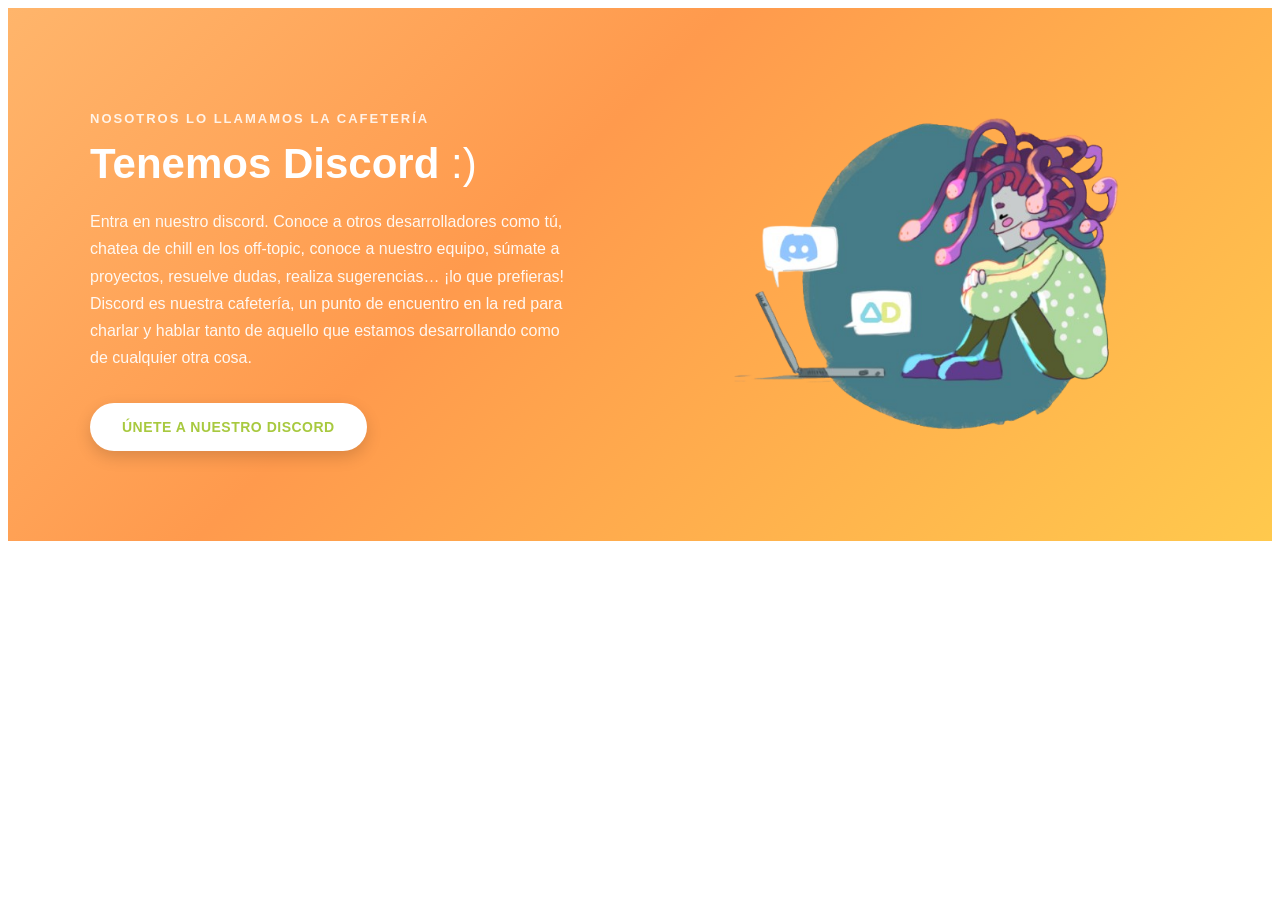
==== Discord/index.html @ 0915bdc5 "index 3" ====
<!DOCTYPE html>
<html lang="en">
<head>
    <meta charset="UTF-8">
    <meta name="viewport" content="width=device-width, initial-scale=1.0">
    <title>Document</title>
</head>
<body>
    <!-- ============================================= -->
<!-- SECCIÓN: TENEMOS DISCORD                        -->
<!-- Pega este bloque dentro del <body> de tu página -->
<!-- ============================================= -->

<section class="discord-section">
  <div class="discord-container">

    <!-- Columna de texto -->
    <div class="discord-text">
      <p class="discord-eyebrow">NOSOTROS LO LLAMAMOS LA CAFETERÍA</p>
      <h2 class="discord-title">Tenemos Discord <span class="wink">:)</span></h2>
      <p class="discord-description">
        Entra en nuestro discord. Conoce a otros desarrolladores como tú,
        chatea de chill en los off-topic, conoce a nuestro equipo, súmate a
        proyectos, resuelve dudas, realiza sugerencias… ¡lo que prefieras!
        Discord es nuestra cafetería, un punto de encuentro en la red para
        charlar y hablar tanto de aquello que estamos desarrollando como de
        cualquier otra cosa.
      </p>
      <a href="https://discord.com" class="discord-btn" target="_blank" rel="noopener">
        ÚNETE A NUESTRO DISCORD
      </a>
    </div>

    <!-- Columna de ilustración -->
    <div class="discord-illustration">
      <img src="../assets/img/discord-illustration.png" alt="Ilustración de bienvenida a Discord" class="illustration-img">
    </div>

  </div>
</section>

<style>
  .discord-section {
    background: linear-gradient(135deg, #ffb56b 0%, #ff9a4d 40%, #ffc94d 100%);
    padding: 90px 40px;
    font-family: 'Segoe UI', Arial, sans-serif;
    overflow: hidden;
  }

  .discord-container {
    max-width: 1100px;
    margin: 0 auto;
    display: flex;
    align-items: center;
    justify-content: space-between;
    gap: 60px;
    flex-wrap: wrap;
  }

  .discord-text {
    flex: 1 1 420px;
    color: #fff;
  }

  .discord-eyebrow {
    font-size: 13px;
    letter-spacing: 2px;
    font-weight: 600;
    color: rgba(255,255,255,0.85);
    margin-bottom: 14px;
    text-transform: uppercase;
  }

  .discord-title {
    font-size: 42px;
    font-weight: 800;
    margin: 0 0 20px 0;
    line-height: 1.15;
  }

  .discord-title .wink {
    font-weight: 400;
  }

  .discord-description {
    font-size: 16px;
    line-height: 1.7;
    color: rgba(255,255,255,0.92);
    max-width: 480px;
    margin-bottom: 32px;
  }

  .discord-btn {
    display: inline-block;
    background: #ffffff;
    color: #a8c93f;
    font-weight: 700;
    font-size: 14px;
    letter-spacing: 0.5px;
    padding: 16px 32px;
    border-radius: 30px;
    text-decoration: none;
    transition: transform 0.2s ease, box-shadow 0.2s ease;
    box-shadow: 0 6px 16px rgba(0,0,0,0.15);
  }

  .discord-btn:hover {
    transform: translateY(-2px);
    box-shadow: 0 10px 22px rgba(0,0,0,0.2);
  }

  .discord-illustration {
    flex: 1 1 320px;
    display: flex;
    justify-content: center;
  }

  .illustration-img {
    width: 100%;
    max-width: 480px;
    height: auto;
    display: block;
  }

  @media (max-width: 768px) {
    .discord-section {
      padding: 60px 24px;
      text-align: center;
    }
    .discord-container {
      flex-direction: column-reverse;
    }
    .discord-description {
      margin-left: auto;
      margin-right: auto;
    }
    .discord-title {
      font-size: 32px;
    }
  }
</style>
</body>
</html>
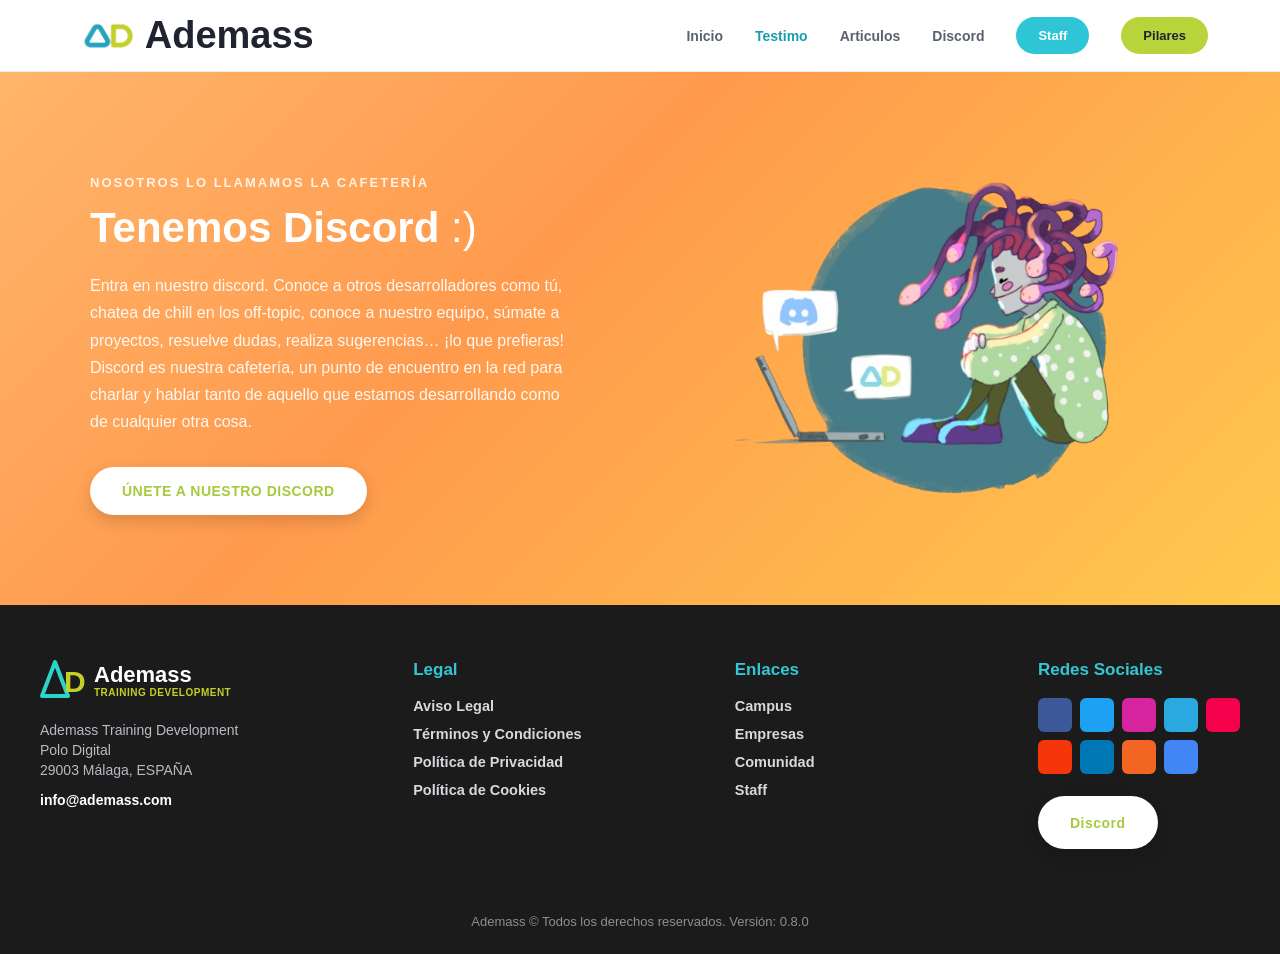
==== commit 541ffe27: "Corregidas las rutas para GitHub Pages" ====
--- a/Discord/index.html
+++ b/Discord/index.html
@@ -4,7 +4,26 @@
     <meta charset="UTF-8">
     <meta name="viewport" content="width=device-width, initial-scale=1.0">
     <title>Document</title>
+    <link rel="stylesheet" href="style.css">
 </head>
+
+<header>
+    <div class="nav-inner">
+      <a href="#" class="logo">
+        <img src="/img/logo.png" class="logoa" alt="Ademass" style="height:42px;width:auto;">
+        Ademass
+      </a>
+      <nav class="nav-links">
+        <a href="index.html">Inicio</a>
+        <a href="Testimonios/testimonios.html" class="active">Testimo</a>
+        <a href="Articulos/articulos.html">Articulos</a>
+        <a href="Discord/index.html">Discord</a>
+        <a href="Staff/Staff.html" class="btn btn-teal">Staff</a>
+        <a href="Pilares/Pilares.html" class="btn btn-lime">Pilares</a>
+      </nav>
+    </div>
+  </header>
+
 <body>
     <!-- ============================================= -->
 <!-- SECCIÓN: TENEMOS DISCORD                        -->
@@ -39,6 +58,69 @@
   </div>
 </section>
 
+<footer class="site-footer">
+    <div class="footer-inner">
+
+      <div class="footer-col footer-brand">
+        <div class="logo-mark">
+          <svg width="46" height="40" viewBox="0 0 46 40" xmlns="http://www.w3.org/2000/svg">
+            <polygon points="15,2 28,36 2,36" fill="none" stroke="#2bd4c8" stroke-width="4" stroke-linejoin="round" />
+            <text x="24" y="32" font-family="Arial, sans-serif" font-size="30" font-weight="800" fill="#c3d024">D</text>
+          </svg>
+          <div class="logo-text">
+            <span class="logo-name">Ademass</span>
+            <span class="logo-tagline">Training Development</span>
+          </div>
+        </div>
+
+        <p class="address-line">Ademass Training Development</p>
+        <p class="address-line">Polo Digital</p>
+        <p class="address-line">29003 Málaga, ESPAÑA</p>
+        <p class="email-line">info@ademass.com</p>
+      </div>
+
+      <div class="footer-col">
+        <h4 class="footer-heading">Legal</h4>
+        <a class="footer-link" href="#">Aviso Legal</a>
+        <a class="footer-link" href="#">Términos y Condiciones</a>
+        <a class="footer-link" href="#">Política de Privacidad</a>
+        <a class="footer-link" href="#">Política de Cookies</a>
+      </div>
+
+      <div class="footer-col">
+        <h4 class="footer-heading">Enlaces</h4>
+        <a class="footer-link" href="#">Campus</a>
+        <a class="footer-link" href="#">Empresas</a>
+        <a class="footer-link" href="#">Comunidad</a>
+        <a class="footer-link" href="#">Staff</a>
+      </div>
+
+      <div class="footer-col">
+        <h4 class="footer-heading">Redes Sociales</h4>
+        <div class="social-grid">
+          <a class="social-icon fb" href="#" aria-label="Facebook"><i class="fa-brands fa-facebook-f"></i></a>
+          <a class="social-icon tw" href="#" aria-label="Twitter"><i class="fa-brands fa-twitter"></i></a>
+          <a class="social-icon ig" href="#" aria-label="Instagram"><i class="fa-brands fa-instagram"></i></a>
+          <a class="social-icon tg" href="#" aria-label="Telegram"><i class="fa-brands fa-telegram"></i></a>
+          <a class="social-icon tk" href="#" aria-label="TikTok"><i class="fa-brands fa-tiktok"></i></a>
+          <a class="social-icon yt" href="#" aria-label="YouTube"><i class="fa-brands fa-youtube"></i></a>
+          <a class="social-icon li" href="#" aria-label="LinkedIn"><i class="fa-brands fa-linkedin-in"></i></a>
+          <a class="social-icon rss" href="#" aria-label="RSS"><i class="fa-solid fa-rss"></i></a>
+          <a class="social-icon gg" href="#" aria-label="Google"><i class="fa-brands fa-google"></i></a>
+        </div>
+
+        <a class="discord-btn" href="#">
+          <i class="fa-brands fa-discord"></i> Discord
+        </a>
+      </div>
+
+    </div>
+
+    <div class="footer-bottom">
+      Ademass © Todos los derechos reservados. Versión: 0.8.0
+    </div>
+  </footer>
+
 <style>
   .discord-section {
     background: linear-gradient(135deg, #ffb56b 0%, #ff9a4d 40%, #ffc94d 100%);
--- a/Discord/style.css
+++ b/Discord/style.css
@@ -0,0 +1,299 @@
+* {
+  box-sizing: border-box;
+}
+
+:root {
+  --teal: #2ec6d6;
+  --teal-dark: #1a9db0;
+  --lime: #b9d43a;
+  --lime-dark: #9cba1f;
+  --ink: #1f2430;
+  --ink-soft: #5a6270;
+  --paper: #ffffff;
+  --line: #e7edec;
+}
+
+* {
+  box-sizing: border-box;
+}
+
+body {
+  margin: 0;
+  font-family: 'Segoe UI', Arial, sans-serif;
+  color: var(--ink);
+  background: var(--paper);
+}
+
+img {
+  max-width: 100%;
+  display: block;
+}
+
+a {
+  text-decoration: none;
+  color: inherit;
+}
+
+/* ---------- HEADER ---------- */
+
+header {
+  border-bottom: 1px solid var(--line);
+  background: #fff;
+}
+
+.nav-inner {
+  max-width: 1200px;
+  margin: 0 auto;
+  display: flex;
+  align-items: center;
+  justify-content: space-between;
+  padding: 14px 32px;
+}
+
+.logoa {
+  height: 60px;
+  width: auto;
+}
+
+.logo {
+  display: flex;
+  align-items: center;
+  gap: 10px;
+  font-weight: 700;
+  font-size: 38px;
+}
+
+.nav-links {
+  display: flex;
+  align-items: center;
+  gap: 32px;
+  font-weight: 600;
+  font-size: 14px;
+  color: var(--ink-soft);
+}
+
+.nav-links a.active {
+  color: var(--teal-dark);
+}
+
+.nav-cta {
+  display: flex;
+  align-items: center;
+  gap: 12px;
+}
+
+.btn {
+  display: inline-flex;
+  align-items: center;
+  justify-content: center;
+  padding: 9px 20px;
+  border-radius: 999px;
+  font-weight: 700;
+  font-size: 13px;
+  border: 2px solid transparent;
+  cursor: pointer;
+  white-space: nowrap;
+}
+
+.btn-teal {
+  background: var(--teal);
+  color: #fff;
+}
+
+.btn-lime {
+  background: var(--lime);
+  color: var(--ink);
+}
+
+.btn-outline {
+  background: transparent;
+  border-color: var(--teal);
+  color: var(--teal-dark);
+}
+
+@media (max-width: 900px) {
+  .nav-links {
+    display: none;
+  }
+}
+
+/* ---------- FOOTER ---------- */
+
+.page-content {
+  flex: 1 0 auto;
+}
+
+.site-footer {
+  flex-shrink: 0;
+  background-color: #1b1b1b;
+  padding: 55px 40px 25px;
+}
+
+.footer-inner {
+  display: flex;
+  flex-wrap: wrap;
+  justify-content: space-between;
+  gap: 40px;
+  max-width: 1200px;
+  margin: 0 auto;
+}
+
+.footer-col {
+  display: flex;
+  flex-direction: column;
+  min-width: 150px;
+}
+
+.footer-brand {
+  min-width: 220px;
+}
+
+.logo-mark {
+  display: flex;
+  align-items: center;
+  gap: 8px;
+  margin-bottom: 22px;
+}
+
+.logo-text {
+  display: flex;
+  flex-direction: column;
+  line-height: 1.1;
+}
+
+.logo-name {
+  color: #ffffff;
+  font-size: 22px;
+  font-weight: 800;
+}
+
+.logo-tagline {
+  color: #c3d024;
+  font-size: 10px;
+  font-weight: 700;
+  letter-spacing: 0.5px;
+  text-transform: uppercase;
+}
+
+.address-line {
+  color: #b7bcc4;
+  font-size: 14px;
+  margin: 0 0 4px;
+}
+
+.email-line {
+  color: #ffffff;
+  font-size: 14px;
+  font-weight: 700;
+  margin: 10px 0 0;
+}
+
+.footer-heading {
+  color: #34c6d6;
+  font-size: 17px;
+  font-weight: 700;
+  margin: 0 0 18px;
+}
+
+.footer-link {
+  color: #d6d9dd;
+  font-size: 14.5px;
+  font-weight: 600;
+  text-decoration: none;
+  margin-bottom: 12px;
+}
+
+.footer-link:hover {
+  color: #ffffff;
+}
+
+.social-grid {
+  display: grid;
+  grid-template-columns: repeat(5, 34px);
+  gap: 8px;
+  margin-bottom: 22px;
+}
+
+.social-icon {
+  width: 34px;
+  height: 34px;
+  border-radius: 6px;
+  display: flex;
+  align-items: center;
+  justify-content: center;
+  color: #ffffff;
+  font-size: 15px;
+  text-decoration: none;
+}
+
+.social-icon.fb {
+  background-color: #3b5998;
+}
+
+.social-icon.tw {
+  background-color: #1da1f2;
+}
+
+.social-icon.ig {
+  background-color: #d6249f;
+}
+
+.social-icon.tg {
+  background-color: #29a9e0;
+}
+
+.social-icon.tk {
+  background-color: #f5004a;
+}
+
+.social-icon.yt {
+  background-color: #f5350a;
+}
+
+.social-icon.li {
+  background-color: #0077b5;
+}
+
+.social-icon.rss {
+  background-color: #f26522;
+}
+
+.social-icon.gg {
+  background-color: #4285f4;
+}
+
+.discord-btn {
+  display: inline-flex;
+  align-items: center;
+  gap: 10px;
+  background-color: #7b2ff7;
+  color: #ffffff;
+  font-size: 15px;
+  font-weight: 700;
+  text-decoration: none;
+  padding: 12px 24px;
+  border-radius: 6px;
+  width: fit-content;
+}
+
+.discord-btn i {
+  font-size: 18px;
+}
+
+.discord-btn:hover {
+  background-color: #6a1fe0;
+}
+
+.footer-bottom {
+  text-align: center;
+  color: #8b8f96;
+  font-size: 13px;
+  margin-top: 45px;
+  padding-top: 20px;
+}
+
+@media (max-width: 768px) {
+  .footer-inner {
+    flex-direction: column;
+  }
+}
